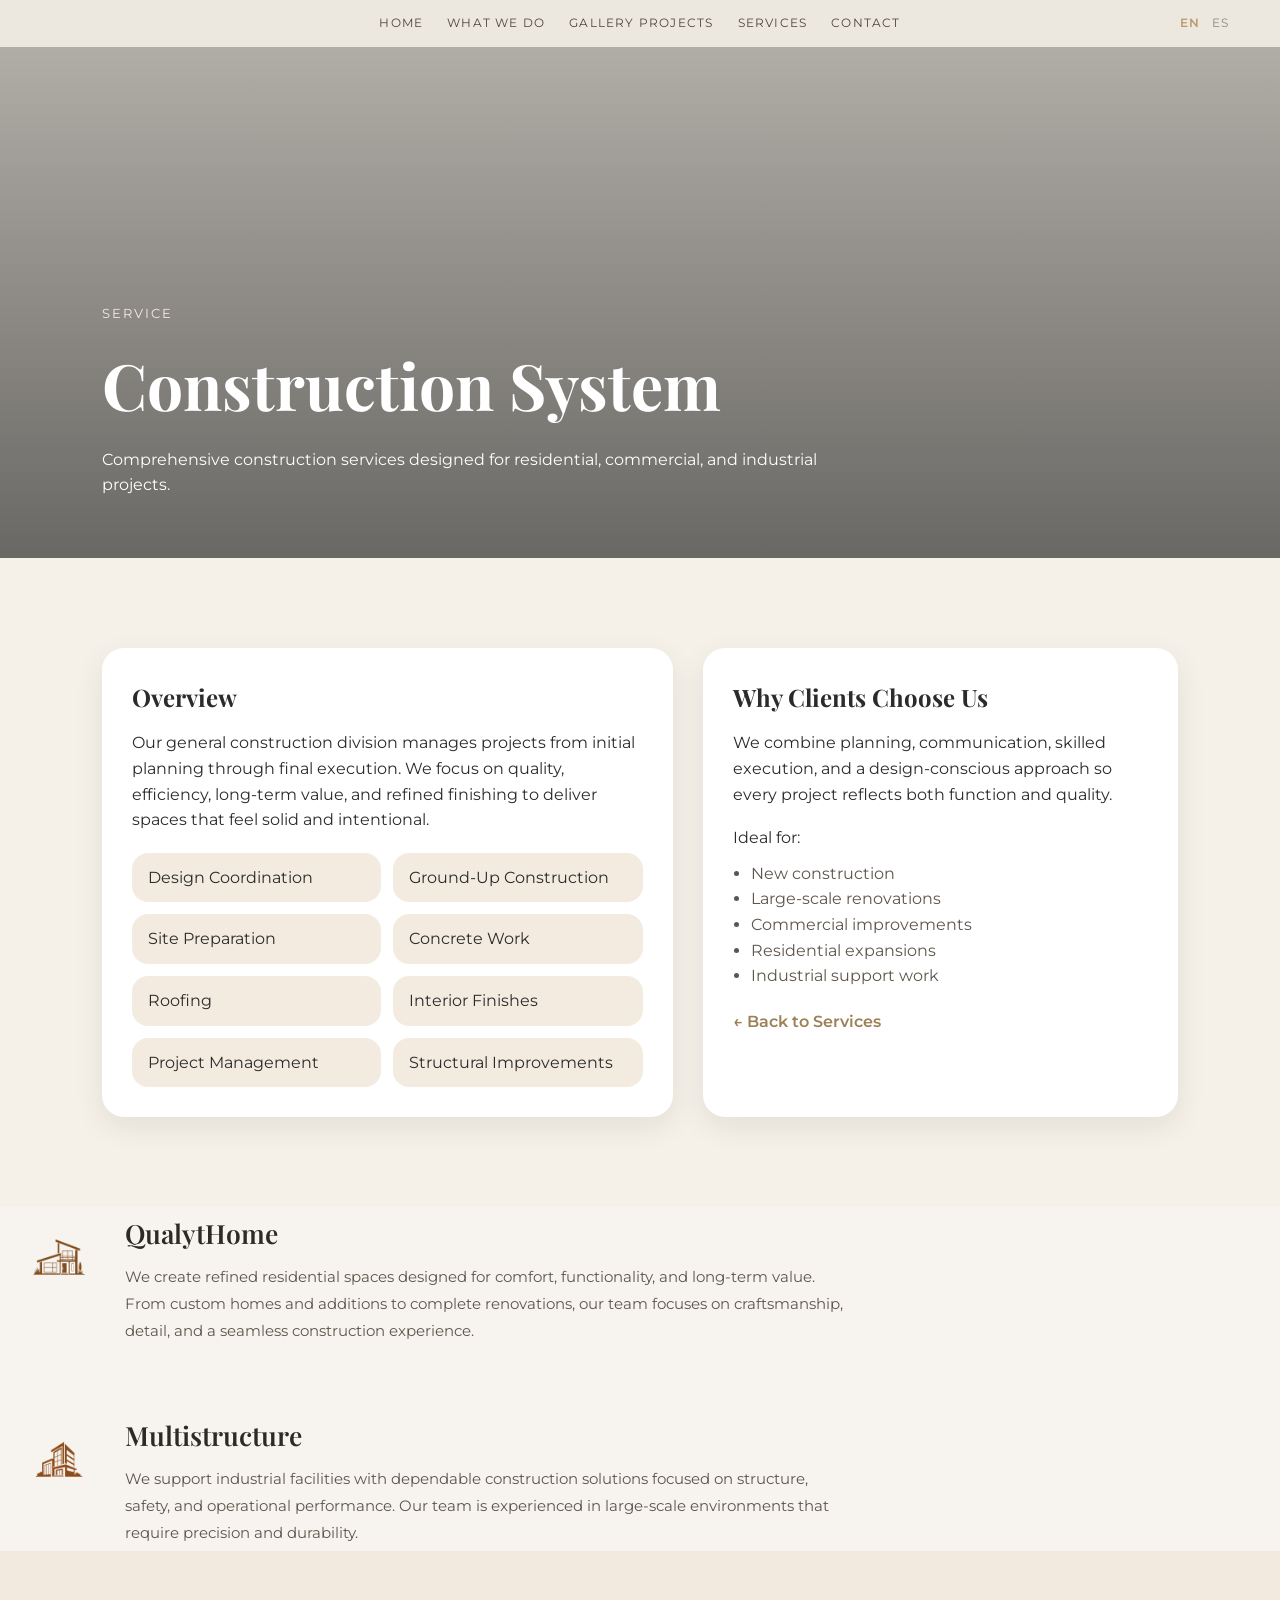
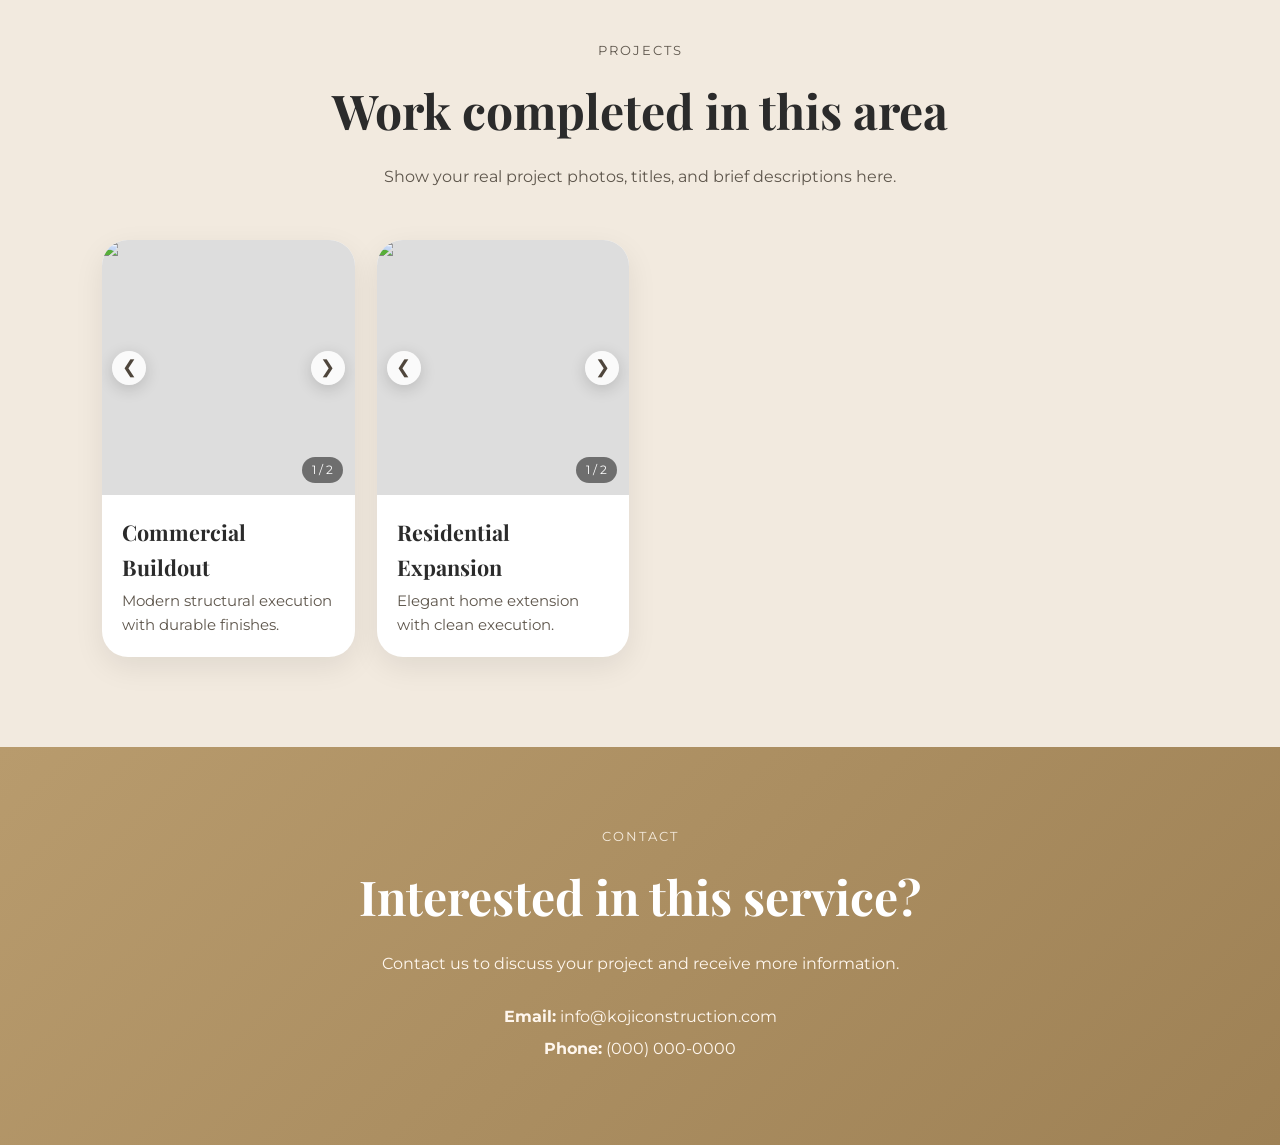
==== construction-system.html @ 7985954f "Add files via upload" ====
<!DOCTYPE html>
<html lang="en">
<head>
  <meta charset="UTF-8" />
  <meta name="viewport" content="width=device-width, initial-scale=1.0" />
  <title>Construction Systems | Badar Construction</title>
  <link href="https://fonts.googleapis.com/css2?family=Playfair+Display:wght@400;600;700&family=Montserrat:wght@300;400;500;600&display=swap" rel="stylesheet">
  <link rel="stylesheet" href="style.css" />
</head>
<body>
  <header class="site-header">
    <div class="header-inner">
      <div></div>
      <nav class="main-nav">
        <a href="index.html#home" data-en="Home" data-es="Inicio">Home</a>
        <a href="index.html#what-we-do" data-en="What We Do" data-es="Qué Hacemos">What We Do</a>
        <a href="index.html#projects" data-en="Gallery Projects" data-es="Galería de Proyectos">Gallery Projects</a>
        <a href="index.html#services" data-en="Services" data-es="Servicios">Services</a>
        <a href="index.html#contact" data-en="Contact" data-es="Contacto">Contact</a>
      </nav>
      <div class="language-inline">
        <span onclick="setLanguage('en', this)" data-lang="en" class="lang active">EN</span>
        <span onclick="setLanguage('es', this)" data-lang="es" class="lang">ES</span>
      </div>
    </div>
  </header>

  <section class="service-hero" style="background-image:url('images/photo8.png');">
    <div class="service-hero-content">
      <p class="section-label light" data-en="Service" data-es="Servicio">Service</p>
      <h1 data-en="Construction System" data-es="Systemas de construccion">Construction System</h1>
      <p data-en="Comprehensive construction services designed for residential, commercial, and industrial projects." data-es="Servicios integrales de construcción diseñados para proyectos residenciales, comerciales e industriales.">Comprehensive construction services designed for residential, commercial, and industrial projects.</p>
    </div>
  </section>

  <section class="section">
    <div class="service-layout">
      <div class="service-panel">
        <h2 data-en="Overview" data-es="Descripción General">Overview</h2>
        <p data-en="Our general construction division manages projects from initial planning through final execution. We focus on quality, efficiency, long-term value, and refined finishing to deliver spaces that feel solid and intentional." data-es="Nuestra división de construcción general administra proyectos desde la planeación inicial hasta la ejecución final. Nos enfocamos en calidad, eficiencia, valor a largo plazo y acabados refinados para entregar espacios sólidos e intencionales.">Our general construction division manages projects from initial planning through final execution. We focus on quality, efficiency, long-term value, and refined finishing to deliver spaces that feel solid and intentional.</p>
        <div class="includes-list">
          <div class="includes-item" data-en="Design Coordination" data-es="Coordinación de Diseño">Design Coordination</div>
          <div class="includes-item" data-en="Ground-Up Construction" data-es="Construcción desde Cero">Ground-Up Construction</div>
          <div class="includes-item" data-en="Site Preparation" data-es="Preparación del Sitio">Site Preparation</div>
          <div class="includes-item" data-en="Concrete Work" data-es="Trabajo de Concreto">Concrete Work</div>
          <div class="includes-item" data-en="Roofing" data-es="Techos">Roofing</div>
          <div class="includes-item" data-en="Interior Finishes" data-es="Acabados Interiores">Interior Finishes</div>
          <div class="includes-item" data-en="Project Management" data-es="Administración de Proyecto">Project Management</div>
          <div class="includes-item" data-en="Structural Improvements" data-es="Mejoras Estructurales">Structural Improvements</div>
        </div>
      </div>
      <div class="service-panel">
        <h2 data-en="Why Clients Choose Us" data-es="Por Qué Nos Eligen">Why Clients Choose Us</h2>
        <p data-en="We combine planning, communication, skilled execution, and a design-conscious approach so every project reflects both function and quality." data-es="Combinamos planeación, comunicación, ejecución especializada y un enfoque consciente del diseño para que cada proyecto refleje funcionalidad y calidad.">We combine planning, communication, skilled execution, and a design-conscious approach so every project reflects both function and quality.</p>
        <p style="margin-top:18px;" data-en="Ideal for:" data-es="Ideal para:">Ideal for:</p>
        <ul style="margin-top:10px; padding-left:18px; color:#5e564c;">
          <li data-en="New construction" data-es="Construcción nueva">New construction</li>
          <li data-en="Large-scale renovations" data-es="Renovaciones de gran escala">Large-scale renovations</li>
          <li data-en="Commercial improvements" data-es="Mejoras comerciales">Commercial improvements</li>
          <li data-en="Residential expansions" data-es="Ampliaciones residenciales">Residential expansions</li>
          <li data-en="Industrial support work" data-es="Trabajos de soporte industrial">Industrial support work</li>
        </ul>
        <a class="back-link" href="index.html#services" data-en="← Back to Services" data-es="← Regresar a Servicios">← Back to Services</a>
      </div>
    </div>
  </section>
    <!-- DIVISIONS SECTION -->
  <section class="division-section">

    <div class="division-row">
      <img src="house.png" alt="Residential Construction">

      <div class="division-text">
        <h2 data-en="QualytHome" data-es="QualytHome">QualytHome</h2>

        <p
          data-en="We create refined residential spaces designed for comfort, functionality, and long-term value. From custom homes and additions to complete renovations, our team focuses on craftsmanship, detail, and a seamless construction experience."
          data-es="Creamos espacios residenciales refinados diseñados para comodidad, funcionalidad y valor a largo plazo. Desde casas personalizadas y ampliaciones hasta renovaciones completas, nuestro equipo se enfoca en calidad, detalle y una experiencia de construcción impecable."
        >
          We create refined residential spaces designed for comfort, functionality, and long-term value. From custom homes and additions to complete renovations, our team focuses on craftsmanship, detail, and a seamless construction experience.
        </p>
      </div>
    </div>
    
    <div class="division-row">
      <img src="building.png" alt="Industrial Construction">

      <div class="division-text">
        <h2 data-en="Multistructure" data-es="Multiestructural">Multistructure</h2>

        <p
          data-en="We support industrial facilities with dependable construction solutions focused on structure, safety, and operational performance. Our team is experienced in large-scale environments that require precision and durability."
          data-es="Apoyamos instalaciones industriales con soluciones de construcción enfocadas en estructura, seguridad y rendimiento operativo. Nuestro equipo tiene experiencia en entornos de gran escala que requieren precisión y durabilidad."
        >
          We support industrial facilities with dependable construction solutions focused on structure, safety, and operational performance. Our team is experienced in large-scale environments that require precision and durability.
        </p>
      </div>
    </div>
  </section>

  <section class="section services-section">
    <div class="section-heading">
      <p class="section-label" data-en="Projects" data-es="Proyectos">Projects</p>
      <h2 data-en="Work completed in this area" data-es="Trabajos completados en esta área">Work completed in this area</h2>
      <p data-en="Show your real project photos, titles, and brief descriptions here." data-es="Muestra aquí tus fotos reales de proyectos, títulos y descripciones breves.">Show your real project photos, titles, and brief descriptions here.</p>
    </div>
    <div class="project-gallery-grid">
      <div class="project-card" data-project-id="gc1"><div class="project-window"><div class="project-track"><img class="project-image" src="https://images.unsplash.com/photo-1486406146926-c627a92ad1ab?auto=format&fit=crop&w=900&q=80"><img class="project-image" src="https://images.unsplash.com/photo-1504307651254-35680f356dfd?auto=format&fit=crop&w=900&q=80"></div><button class="project-nav left" onclick="moveProjectGallery(this,-1)">&#10094;</button><button class="project-nav right" onclick="moveProjectGallery(this,1)">&#10095;</button><span class="project-counter">1 / 2</span></div><div class="project-card-content"><h3 data-en="Commercial Buildout" data-es="Adecuación Comercial">Commercial Buildout</h3><p data-en="Modern structural execution with durable finishes." data-es="Ejecución estructural moderna con acabados duraderos.">Modern structural execution with durable finishes.</p></div></div>
      <div class="project-card" data-project-id="gc2"><div class="project-window"><div class="project-track"><img class="project-image" src="https://images.unsplash.com/photo-1512917774080-9991f1c4c750?auto=format&fit=crop&w=900&q=80"><img class="project-image" src="https://images.unsplash.com/photo-1600607687939-ce8a6c25118c?auto=format&fit=crop&w=900&q=80"></div><button class="project-nav left" onclick="moveProjectGallery(this,-1)">&#10094;</button><button class="project-nav right" onclick="moveProjectGallery(this,1)">&#10095;</button><span class="project-counter">1 / 2</span></div><div class="project-card-content"><h3 data-en="Residential Expansion" data-es="Ampliación Residencial">Residential Expansion</h3><p data-en="Elegant home extension with clean execution." data-es="Ampliación elegante de vivienda con ejecución limpia.">Elegant home extension with clean execution.</p></div></div>
    </div>
  </section>
  
  <section class="contact-section">
    <div class="contact-box">
      <p class="section-label light" data-en="Contact" data-es="Contacto">Contact</p>
      <h2 data-en="Interested in this service?" data-es="¿Te interesa este servicio?">Interested in this service?</h2>
      <p data-en="Contact us to discuss your project and receive more information." data-es="Contáctanos para hablar de tu proyecto y recibir más información.">Contact us to discuss your project and receive more information.</p>
      <div class="contact-info"><p><strong>Email:</strong> info@kojiconstruction.com</p><p><strong>Phone:</strong> (000) 000-0000</p></div>
    </div>
  </section>
  <script src="script.js"></script>
</body>
</html>
---- style.css ----
:root{
  --bg:#f6f1e8;
  --bg-soft:#efe7db;
  --text:#2b2b2b;
  --muted:#5e564c;
  --accent:#b89b6d;
  --accent-dark:#9d8156;
  --white:#ffffff;
  --shadow:0 10px 30px rgba(0,0,0,0.08);
  --radius:22px;
}

*{margin:0;padding:0;box-sizing:border-box;}
html{scroll-behavior:smooth;}
body{font-family:'Montserrat',sans-serif;background:var(--bg);color:var(--text);line-height:1.6;}

.site-header{position:fixed;top:0;left:0;width:100%;z-index:1000;padding:14px 0;background:rgba(246,241,232,0.86);backdrop-filter:blur(12px);}
.header-inner{width:92%;max-width:1180px;margin:auto;display:grid;grid-template-columns:1fr auto 1fr;align-items:center;}
.main-nav{display:flex;justify-content:center;gap:24px;flex-wrap:wrap;}
.main-nav a{text-decoration:none;color:#4f463c;text-transform:uppercase;letter-spacing:1.2px;font-size:0.73rem;position:relative;}
.main-nav a::after{content:"";position:absolute;left:0;bottom:-5px;width:0;height:1px;background:var(--accent);transition:0.3s ease;}
.main-nav a:hover::after{width:100%;}
.language-inline{justify-self:end;display:flex;gap:12px;}
.lang{cursor:pointer;font-size:0.73rem;letter-spacing:1px;opacity:0.5;transition:0.25s;}
.lang.active{opacity:1;color:var(--accent);font-weight:600;}

.hero{
    min-height:100vh;
    display:flex;
    align-items:center;
    justify-content:center;
    text-align:center;
    padding:120px 8% 80px;

    background:
    linear-gradient(rgba(246,241,232,0.72), rgba(246,241,232,0.78)),
    url('images/photo8.png') center/cover no-repeat;
}

.hero-content{max-width:850px;}
.eyebrow{text-transform:uppercase;letter-spacing:2px;font-size:0.8rem;color:var(--muted);margin-bottom:14px;}
.hero h1{font-family:'Playfair Display',serif;font-size:clamp(2.6rem,5vw,4.8rem);line-height:1.1;}
.divider{width:70px;height:2px;background:var(--accent);margin:24px auto;}
.hero-text{max-width:720px;margin:auto;color:var(--muted);font-size:1.02rem;}

.section{padding:90px 8%;}
.section-heading{max-width:820px;margin:0 auto 50px;text-align:center;}
.section-label{text-transform:uppercase;letter-spacing:2px;font-size:0.8rem;color:var(--accent-dark);margin-bottom:10px;}
.section-label.light{color:#f5ebdd;}
.section-heading h2,.contact-box h2{font-family:'Playfair Display',serif;font-size:clamp(2rem,4vw,3rem);margin-bottom:16px;}
.section-heading p,.contact-box p{color:var(--muted);}

.three-column-info{display:grid;grid-template-columns:repeat(3,1fr);gap:24px;}
.info-card{background:var(--white);padding:30px;border-radius:var(--radius);box-shadow:var(--shadow);}
.info-card h3{font-family:'Playfair Display',serif;margin-bottom:10px;font-size:1.5rem;}

/* SERVICES */
.services-section{background:#f2eadf;overflow:hidden;}
.services-heading{margin-bottom:34px;}
.services-slider-wrapper{position:relative;display:flex;align-items:center;gap:16px;}
.services-slider-container{overflow:hidden;width:100%;}
.services-slider{display:flex;gap:24px;transition:transform 0.45s ease;}
.service-slide{width:calc((100% - 24px)/2);min-width:calc((100% - 24px)/2);max-width:calc((100% - 24px)/2);height:340px;border-radius:30px;overflow:hidden;position:relative;text-decoration:none;color:white;background-size:cover;background-position:center;box-shadow:var(--shadow);flex:0 0 calc((100% - 24px)/2);}
.construction-slide{background-image:url('images/photo8.png');}
.property-slide{background-image:url('images/photo8.png');}
.development-slide{background-image:url('images/photo8.png');}
.remodeling-slide{background-image:url('https://images.unsplash.com/photo-1484154218962-a197022b5858?auto=format&fit=crop&w=1200&q=80');}
.service-slide::before{content:"";position:absolute;inset:0;background:linear-gradient(to top,rgba(0,0,0,0.62),rgba(0,0,0,0.15));transition:0.3s ease;}
.service-slide:hover::before{background:linear-gradient(to top,rgba(0,0,0,0.72),rgba(0,0,0,0.18));}
.service-slide-overlay{position:relative;z-index:2;height:100%;padding:28px;display:flex;flex-direction:column;justify-content:flex-end;}
.service-number{font-size:0.8rem;letter-spacing:2px;text-transform:uppercase;opacity:0.88;margin-bottom:12px;}
.service-slide h3{font-family:'Playfair Display',serif;font-size:2rem;max-width:340px;line-height:1.1;}
.service-arrow{display:inline-block;margin-top:18px;font-size:1.4rem;}
.slider-arrow{border:none;width:52px;height:52px;border-radius:50%;background:white;color:#5f5448;font-size:1.3rem;cursor:pointer;box-shadow:var(--shadow);flex-shrink:0;transition:0.25s ease;}
.slider-arrow:hover{transform:translateY(-2px);background:#fbf8f4;}

/* PROJECT MARKETS */
.industries-section{background:var(--bg);}
.industries-grid{display:grid;grid-template-columns:repeat(4,1fr);gap:20px;}
.industry-block{min-height:430px;border-radius:28px;overflow:hidden;position:relative;background-size:cover;background-position:center;box-shadow:var(--shadow);display:flex;align-items:flex-end;}
.remodeling-bg{background-image:url('https://images.unsplash.com/photo-1484154218962-a197022b5858?auto=format&fit=crop&w=1200&q=80');}
.illumination-bg{background-image:url('images/photo8.png');}
.residential-bg{background-image:url('https://images.unsplash.com/photo-1512917774080-9991f1c4c750?auto=format&fit=crop&w=1200&q=80');}
.industrial-bg{background-image:url('https://images.unsplash.com/photo-1513828583688-c52646db42da?auto=format&fit=crop&w=1200&q=80');}
.industry-overlay{width:100%;padding:28px;background:linear-gradient(to top,rgba(0,0,0,0.64),rgba(0,0,0,0.10));color:white;}
.industry-overlay h3{font-family:'Playfair Display',serif;font-size:1.85rem;margin-bottom:8px;}
.industry-overlay p{color:rgba(255,255,255,0.92);font-size:0.94rem;}
.gallery-button{display:inline-block;margin-top:16px;padding:9px 16px;border-radius:999px;background:rgba(255,255,255,0.92);color:#5f5448;text-decoration:none;text-transform:uppercase;letter-spacing:1px;font-size:0.68rem;font-weight:600;transition:0.25s ease;}
.gallery-button:hover{background:white;transform:translateY(-2px);}

/* CONTACT */
.contact-section{width:100%;margin:0;padding:0;background:linear-gradient(135deg,#b89b6d,#9e8155);}
.contact-box{width:100%;max-width:1100px;margin:0 auto;padding:80px 8%;text-align:center;color:white;background:none;border-radius:0;box-shadow:none;}
.contact-box p{color:#fff7ee;}
.contact-info{margin-top:25px;line-height:2;}

/* SERVICE DETAIL PAGE */
.service-hero{min-height:62vh;display:flex;align-items:flex-end;padding:140px 8% 60px;background-size:cover;background-position:center;position:relative;}
.service-hero::before{content:"";position:absolute;inset:0;background:linear-gradient(to top,rgba(20,20,20,0.62),rgba(20,20,20,0.28));}
.service-hero-content{position:relative;z-index:2;color:white;max-width:720px;}
.service-hero-content h1{font-family:'Playfair Display',serif;font-size:clamp(2.5rem,5vw,4.5rem);margin-bottom:10px;}
.service-layout{display:grid;grid-template-columns:1.2fr 1fr;gap:30px;}
.service-panel{background:white;padding:30px;border-radius:var(--radius);box-shadow:var(--shadow);}
.service-panel h2{font-family:'Playfair Display',serif;margin-bottom:14px;}
.includes-list{display:grid;grid-template-columns:repeat(2,1fr);gap:12px;margin-top:20px;}
.includes-item{background:#f3ebdf;padding:12px 16px;border-radius:16px;}
.back-link{display:inline-block;margin-top:20px;color:var(--accent-dark);text-decoration:none;font-weight:600;}

/* GALLERY PAGES */
.gallery-hero{min-height:55vh;display:flex;align-items:flex-end;padding:140px 8% 60px;background-size:cover;background-position:center;position:relative;}
.gallery-hero::before{content:"";position:absolute;inset:0;background:linear-gradient(to top,rgba(20,20,20,0.64),rgba(20,20,20,0.22));}
.gallery-hero-content{position:relative;z-index:2;color:white;max-width:760px;}
.gallery-hero-content h1{font-family:'Playfair Display',serif;font-size:clamp(2.5rem,5vw,4.5rem);line-height:1.05;margin-bottom:12px;}
.project-gallery-grid{display:grid;grid-template-columns:repeat(4,1fr);gap:22px;}
.project-card{background:white;border-radius:26px;overflow:hidden;box-shadow:var(--shadow);}
.project-window{height:255px;position:relative;overflow:hidden;background:#ddd;}
.project-track{height:100%;display:flex;transition:transform 0.35s ease;}
.project-image{min-width:100%;height:100%;object-fit:cover;display:block;}
.project-nav{position:absolute;top:50%;transform:translateY(-50%);width:34px;height:34px;border:none;border-radius:50%;background:rgba(255,255,255,0.86);color:#4f463c;font-size:1.1rem;cursor:pointer;z-index:5;box-shadow:0 4px 16px rgba(0,0,0,0.16);}
.project-nav.left{left:10px;}
.project-nav.right{right:10px;}
.project-counter{position:absolute;right:12px;bottom:12px;background:rgba(0,0,0,0.50);color:white;border-radius:999px;padding:4px 10px;font-size:0.72rem;}
.project-card-content{padding:20px;}
.project-card-content h3{font-family:'Playfair Display',serif;font-size:1.35rem;margin-bottom:6px;}
.project-card-content p{color:var(--muted);font-size:0.92rem;}

@media (max-width:1200px){
  .industries-grid,.project-gallery-grid{grid-template-columns:repeat(2,1fr);}
}
@media (max-width:1000px){
  .three-column-info,.service-layout{grid-template-columns:1fr;}
  .includes-list{grid-template-columns:1fr;}
  .service-slide{width:100%;min-width:100%;max-width:100%;flex:0 0 100%;}
  .slider-arrow{width:46px;height:46px;}
  .industry-block{min-height:360px;}
}
@media (max-width:700px){
  .header-inner{grid-template-columns:1fr;gap:10px;}
  .language-inline{justify-self:center;}
  .main-nav{gap:12px 16px;}
  .hero{padding-top:170px;}
  .section{padding:72px 6%;}
  .industries-grid,.project-gallery-grid{grid-template-columns:1fr;}
  .services-slider-wrapper{gap:10px;}
  .service-slide{height:290px;}
  .service-slide h3{font-size:1.7rem;}
  .contact-box{padding:60px 6%;}
  .project-window{height:235px;}
}

/* DIVISION SECTION */
.division-section{
  width:100%;
  padding:90px 10%;
  background:#f7f4ef;
  display:flex;
  flex-direction:column;
  gap:70px;
}

.division-row{
  display:flex;
  align-items:flex-start;
  gap:35px;
}

.division-row img{
  width:95px;
  height:95px;
  object-fit:contain;
  flex-shrink:0;
  margin-top:5px;
}

.division-text h2{
  font-family:'Playfair Display', serif;
  font-size:2rem;
  font-weight:600;
  color:#2d2a26;
  margin-bottom:14px;
}

.division-text p{
  font-size:1rem;
  line-height:1.9;
  color:#5e564c;
  max-width:900px;
}
/* ==============================
   DIVISIONS SECTION - CLEAN
============================== */

.division-section{
  background:#f7f4ef;
  padding:5px 18px;
}
/*
.division-row{
  max-width:800px;
  margin:0 auto 30px 120px;

  display:grid;
  grid-template-columns:80px 1fr;
  column-gap:10px;

  align-items:start;
}
*/


.division-row:last-child{
  margin-bottom:0;
}

.division-row{
  display:grid;

  grid-template-columns:95px 1fr;

  column-gap:12px;

  align-items:start;
}

.division-row img{
  width:82px;
  height:82px;

  object-fit:contain;
}
/*
.division-row img{
  width:100px;
  height:100px;
  object-fit:contain;
  display:block;
  margin-top:2px;
}
*/

.division-text h2{
  font-family:'Playfair Display', serif;
  font-size:1.65rem;
  font-weight:600;
  color:#2d2a26;
  margin:0 0 10px 0;
}

.division-text p{
  font-family:'Montserrat', sans-serif;
  font-size:0.95rem;
  line-height:1.75;
  color:#5e564c;
  max-width:720px;
  margin:0;
}

/* MOBILE */
@media (max-width:700px){
  .division-section{
    padding:60px 22px;
  }

  .division-row{
    max-width:100%;
    grid-template-columns:56px 1fr;
    column-gap:20px;
    margin-bottom:38px;
  }

  .division-row img{
    width:46px;
    height:46px;
  }

  .division-text h2{
    font-size:1.45rem;
  }

  .division-text p{
    font-size:0.92rem;
    line-height:1.7;
  }
}
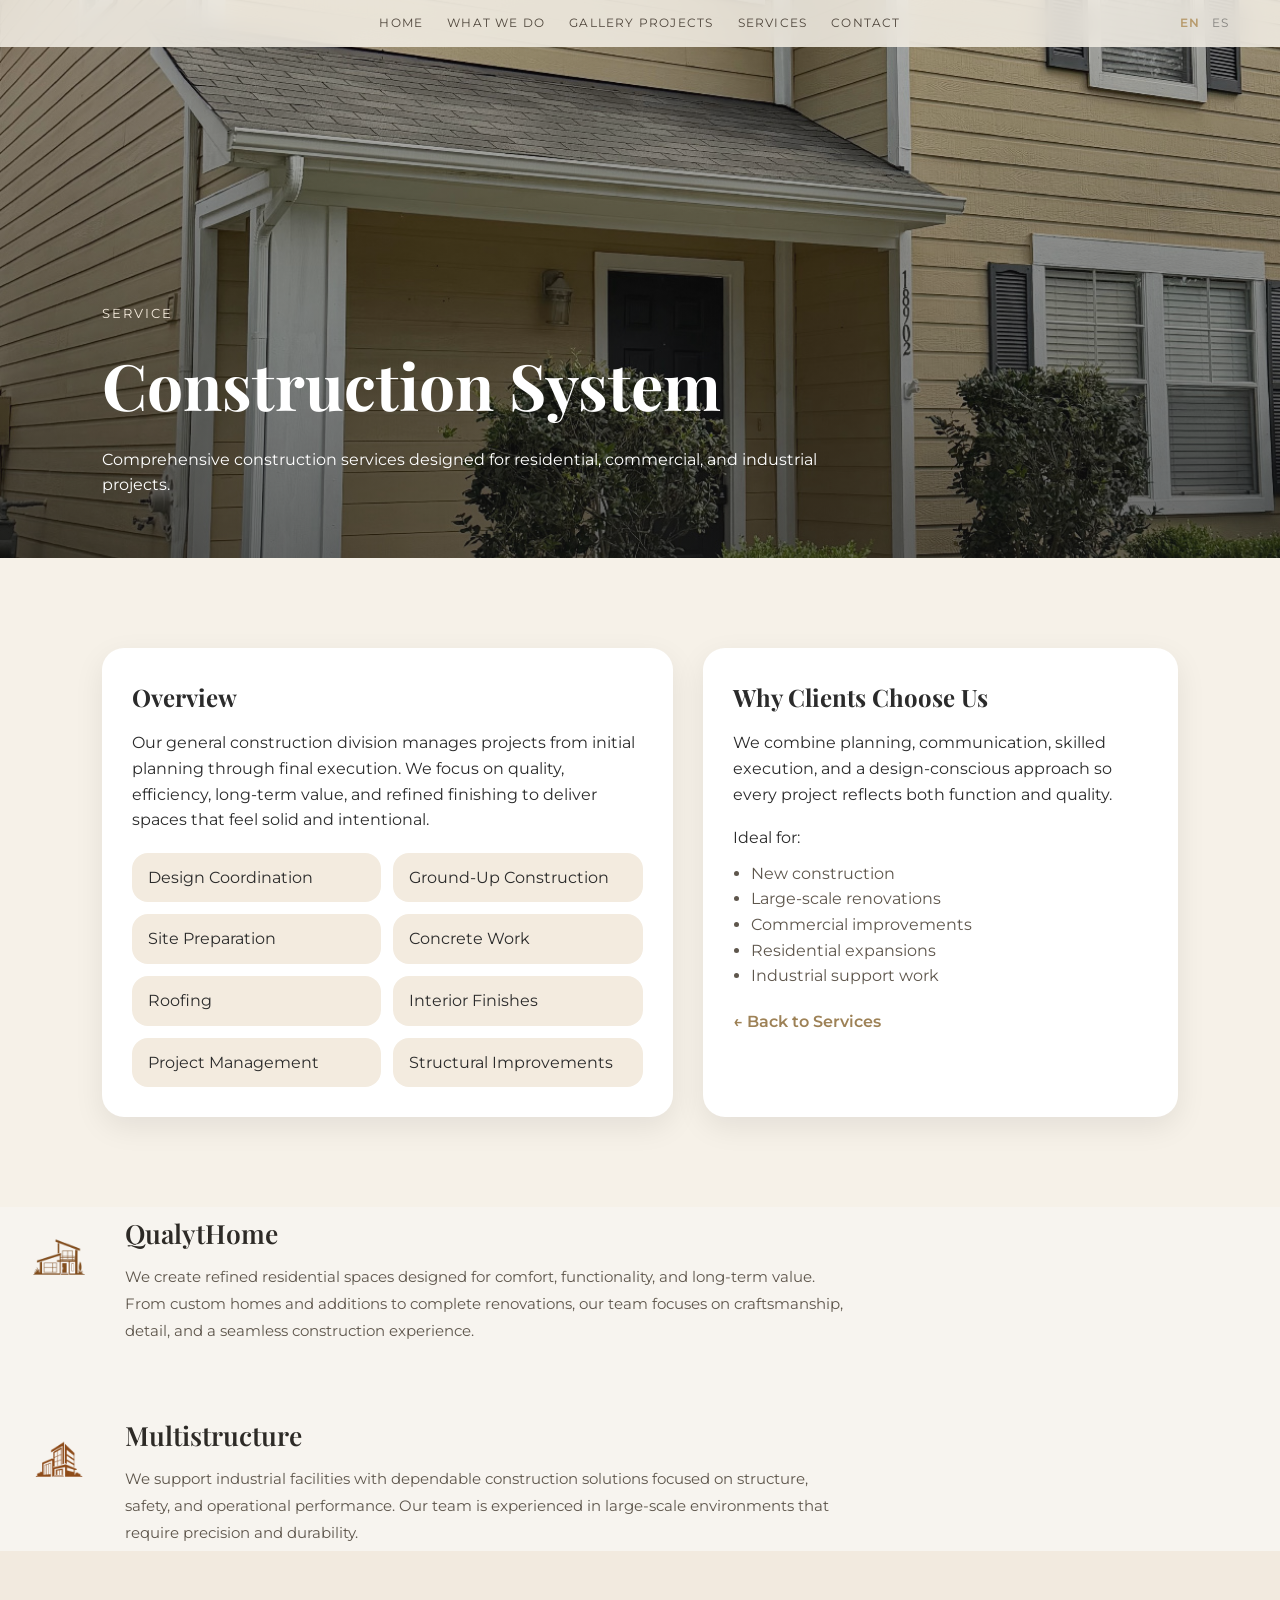
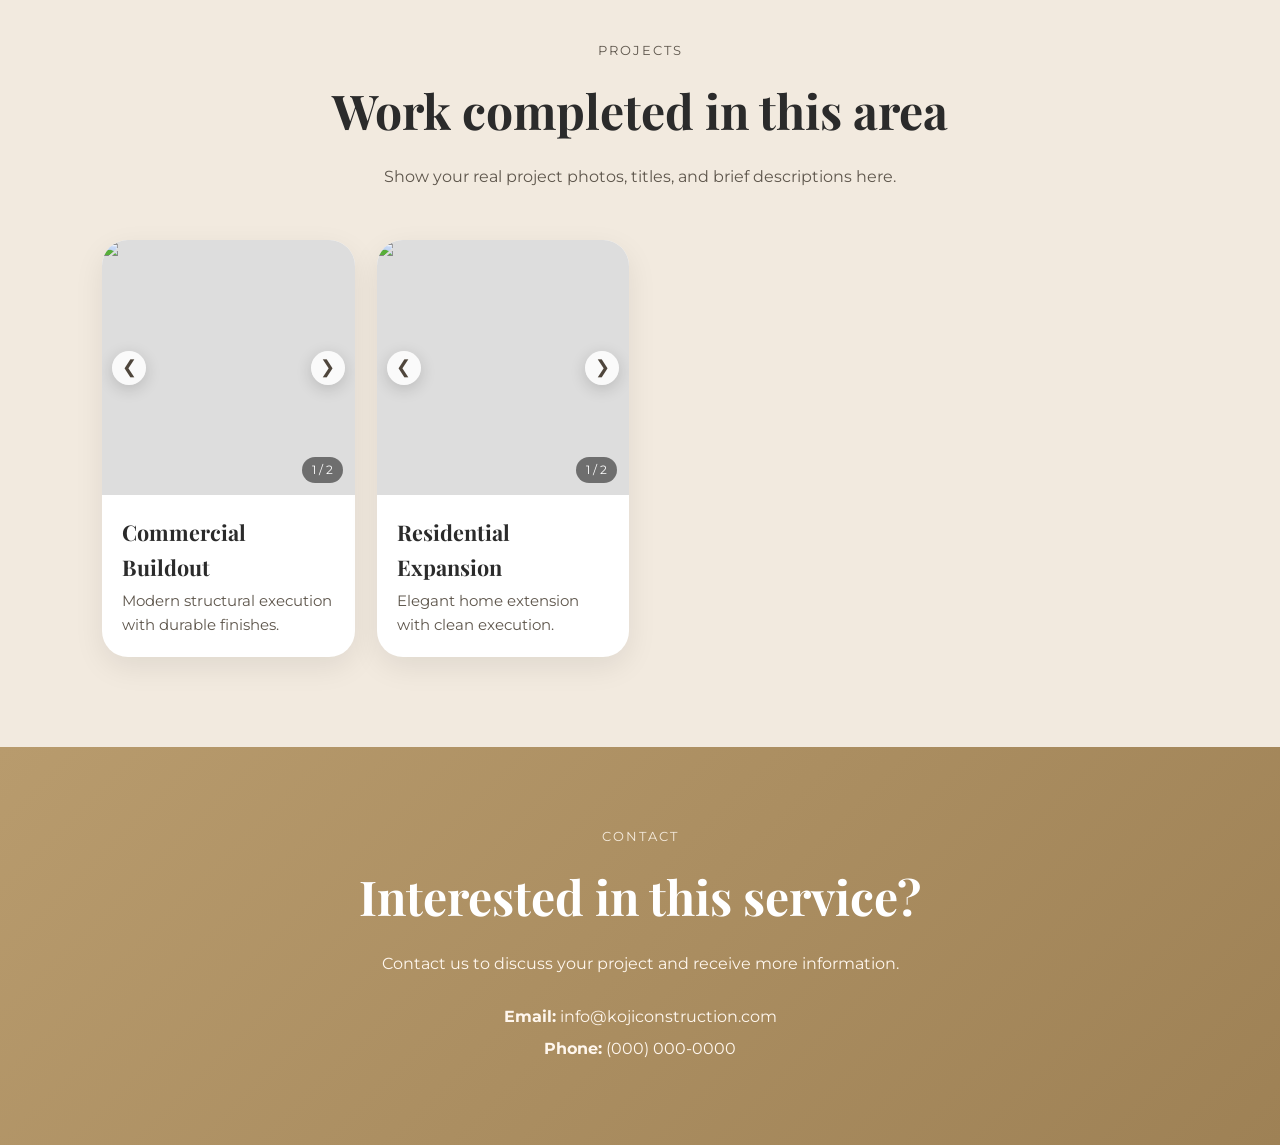
==== commit d527d0ee: "Fix background image URL in service hero section Updated the background image URL in the service her" ====
--- a/construction-system.html
+++ b/construction-system.html
@@ -25,7 +25,7 @@
     </div>
   </header>
 
-  <section class="service-hero" style="background-image:url('images/photo8.png');">
+  <section class="service-hero" style="background-image:url('photo8.png');">
     <div class="service-hero-content">
       <p class="section-label light" data-en="Service" data-es="Servicio">Service</p>
       <h1 data-en="Construction System" data-es="Systemas de construccion">Construction System</h1>
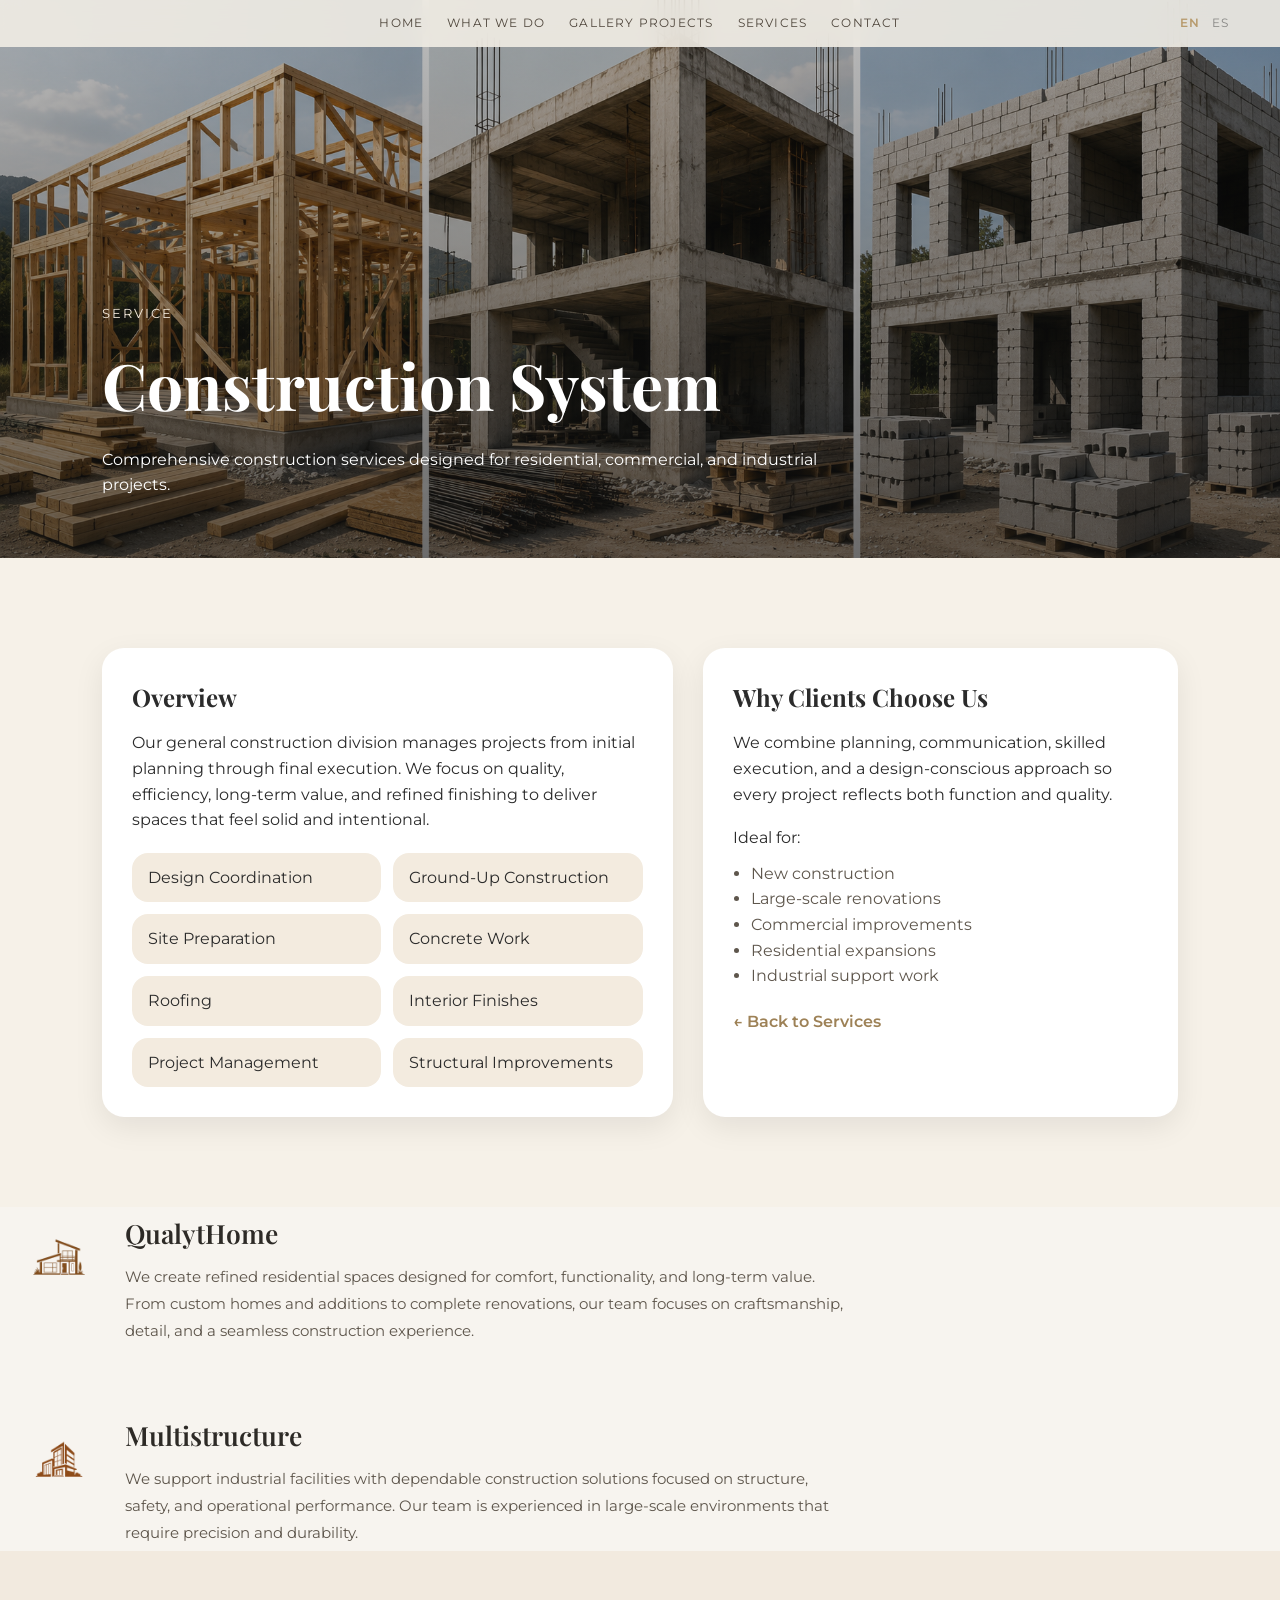
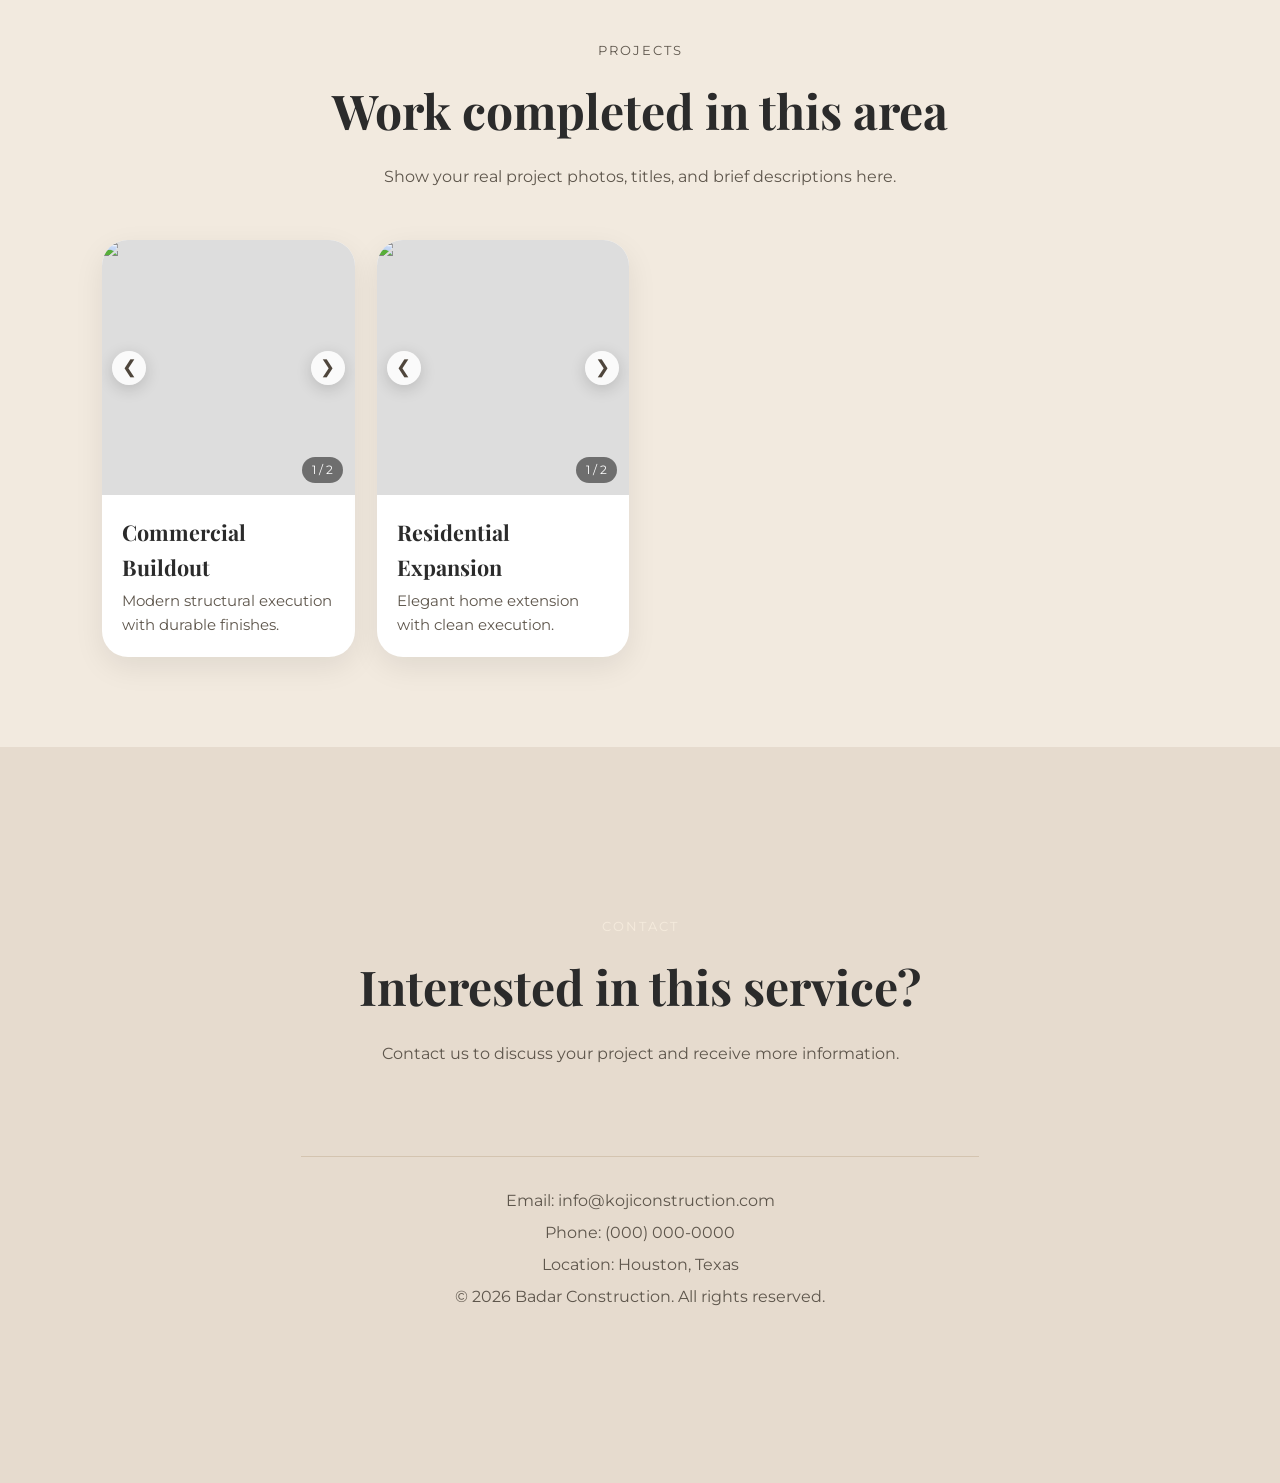
==== commit f9f3e297: "Change background image and enhance contact section Updated the background image and added location " ====
--- a/construction-system.html
+++ b/construction-system.html
@@ -25,10 +25,10 @@
     </div>
   </header>
 
-  <section class="service-hero" style="background-image:url('photo8.png');">
+  <section class="service-hero" style="background-image:url('sistemas.png');">
     <div class="service-hero-content">
       <p class="section-label light" data-en="Service" data-es="Servicio">Service</p>
-      <h1 data-en="Construction System" data-es="Systemas de construccion">Construction System</h1>
+      <h1 data-en="Construction System" data-es="Systemas Constructivos">Construction System</h1>
       <p data-en="Comprehensive construction services designed for residential, commercial, and industrial projects." data-es="Servicios integrales de construcción diseñados para proyectos residenciales, comerciales e industriales.">Comprehensive construction services designed for residential, commercial, and industrial projects.</p>
     </div>
   </section>
@@ -115,9 +115,17 @@
       <p class="section-label light" data-en="Contact" data-es="Contacto">Contact</p>
       <h2 data-en="Interested in this service?" data-es="¿Te interesa este servicio?">Interested in this service?</h2>
       <p data-en="Contact us to discuss your project and receive more information." data-es="Contáctanos para hablar de tu proyecto y recibir más información.">Contact us to discuss your project and receive more information.</p>
-      <div class="contact-info"><p><strong>Email:</strong> info@kojiconstruction.com</p><p><strong>Phone:</strong> (000) 000-0000</p></div>
-    </div>
-  </section>
+      <div class="contact-info-bottom">
+        <p>Email: info@kojiconstruction.com</p>
+        <p>Phone: (000) 000-0000</p>
+        <p>Location: Houston, Texas</p>
+
+        <p class="footer-copy">
+        © 2026 Badar Construction. All rights reserved.
+        </p>
+      </div>
+  </div>
+</section>
   <script src="script.js"></script>
 </body>
 </html>
--- a/style.css
+++ b/style.css
@@ -34,7 +34,7 @@
 
     background:
     linear-gradient(rgba(246,241,232,0.72), rgba(246,241,232,0.78)),
-    url('images/photo8.png') center/cover no-repeat;
+    url('photo8.png') center/cover no-repeat;
 }
 
 .hero-content{max-width:850px;}
@@ -61,10 +61,10 @@
 .services-slider-container{overflow:hidden;width:100%;}
 .services-slider{display:flex;gap:24px;transition:transform 0.45s ease;}
 .service-slide{width:calc((100% - 24px)/2);min-width:calc((100% - 24px)/2);max-width:calc((100% - 24px)/2);height:340px;border-radius:30px;overflow:hidden;position:relative;text-decoration:none;color:white;background-size:cover;background-position:center;box-shadow:var(--shadow);flex:0 0 calc((100% - 24px)/2);}
-.construction-slide{background-image:url('images/photo8.png');}
-.property-slide{background-image:url('images/photo8.png');}
-.development-slide{background-image:url('images/photo8.png');}
-.remodeling-slide{background-image:url('https://images.unsplash.com/photo-1484154218962-a197022b5858?auto=format&fit=crop&w=1200&q=80');}
+.construction-slide{background-image:url('construccion.png');}
+.property-slide{background-image:url('propiedad_mana.png');}
+.development-slide{background-image:url('sistemas.png');}
+.remodeling-slide{background-image:url('instalaciones.png');}
 .service-slide::before{content:"";position:absolute;inset:0;background:linear-gradient(to top,rgba(0,0,0,0.62),rgba(0,0,0,0.15));transition:0.3s ease;}
 .service-slide:hover::before{background:linear-gradient(to top,rgba(0,0,0,0.72),rgba(0,0,0,0.18));}
 .service-slide-overlay{position:relative;z-index:2;height:100%;padding:28px;display:flex;flex-direction:column;justify-content:flex-end;}
@@ -78,10 +78,11 @@
 .industries-section{background:var(--bg);}
 .industries-grid{display:grid;grid-template-columns:repeat(4,1fr);gap:20px;}
 .industry-block{min-height:430px;border-radius:28px;overflow:hidden;position:relative;background-size:cover;background-position:center;box-shadow:var(--shadow);display:flex;align-items:flex-end;}
-.remodeling-bg{background-image:url('https://images.unsplash.com/photo-1484154218962-a197022b5858?auto=format&fit=crop&w=1200&q=80');}
-.illumination-bg{background-image:url('images/photo8.png');}
-.residential-bg{background-image:url('https://images.unsplash.com/photo-1512917774080-9991f1c4c750?auto=format&fit=crop&w=1200&q=80');}
-.industrial-bg{background-image:url('https://images.unsplash.com/photo-1513828583688-c52646db42da?auto=format&fit=crop&w=1200&q=80');}
+.remodeling-bg{background-image:url('remodelacion.png');}
+.illumination-bg{background-image:url('iluminacion.png');}
+.residential-bg{background-image:url('residencial.png');}
+.industrial-bg{background-image:url('industrial.png');}
+.sistemas-bg{background-image:url('prefabricado.png');}
 .industry-overlay{width:100%;padding:28px;background:linear-gradient(to top,rgba(0,0,0,0.64),rgba(0,0,0,0.10));color:white;}
 .industry-overlay h3{font-family:'Playfair Display',serif;font-size:1.85rem;margin-bottom:8px;}
 .industry-overlay p{color:rgba(255,255,255,0.92);font-size:0.94rem;}
@@ -281,4 +282,163 @@
     font-size:0.92rem;
     line-height:1.7;
   }
-}+}
+
+.contact-section{
+  width:100%;
+  background:#e6dbce;
+  padding:90px 8%;
+}
+
+.contact-box{
+  max-width:850px;
+  margin:0 auto;
+  text-align:center;
+  color:var(--text);
+}
+
+.contact-box h2{
+  color:var(--text);
+}
+
+.contact-box p{
+  color:var(--muted);
+}
+
+.inquiry-toggle{
+  margin:28px auto 0;
+  border:none;
+  border-radius:999px;
+  padding:14px 34px;
+  background:#9d8156;
+  color:white;
+  font-family:'Montserrat',sans-serif;
+  text-transform:uppercase;
+  letter-spacing:1px;
+  font-size:0.78rem;
+  font-weight:700;
+  cursor:pointer;
+  transition:0.25s ease;
+}
+
+.inquiry-toggle:hover{
+  background:#80663f;
+  transform:translateY(-2px);
+}
+
+.contact-form{
+  margin:38px auto 0;
+  max-width:620px;
+  background:transparent;
+  border:none;
+  box-shadow:none;
+  display:grid;
+  gap:18px;
+  text-align:left;
+}
+
+.contact-form.hidden{
+  display:none;
+}
+
+.contact-form label{
+  display:grid;
+  gap:8px;
+  color:#5e564c;
+  font-size:0.78rem;
+  text-transform:uppercase;
+  letter-spacing:1px;
+  font-weight:600;
+  text-align:left;
+}
+
+.contact-form input,
+.contact-form textarea{
+  width:100%;
+  border:1px solid #d8c7ad;
+  border-radius:14px;
+  padding:14px 15px;
+  font-family:'Montserrat',sans-serif;
+  color:#2b2b2b;
+  background:#fffaf3;
+  outline:none;
+}
+
+.contact-form input:focus,
+.contact-form textarea:focus{
+  border-color:#b89b6d;
+  box-shadow:0 0 0 3px rgba(184,155,109,0.16);
+}
+
+.contact-form button{
+  margin-top:8px;
+  border:none;
+  border-radius:999px;
+  padding:14px 22px;
+  background:#9d8156;
+  color:white;
+  font-family:'Montserrat',sans-serif;
+  text-transform:uppercase;
+  letter-spacing:1px;
+  font-size:0.78rem;
+  font-weight:700;
+  cursor:pointer;
+  transition:0.25s ease;
+}
+
+.contact-form button:hover{
+  background:#80663f;
+  transform:translateY(-2px);
+}
+
+.form-status{
+  margin-top:12px;
+  font-size:0.88rem;
+  text-align:center;
+  text-transform:none;
+  letter-spacing:0;
+  font-weight:500;
+}
+
+.form-status.success{
+  color:#5f6f45;
+}
+
+.form-status.error{
+  color:#9b3f3f;
+}
+
+.contact-info-bottom{
+  margin-top:90px;
+  padding-top:28px;
+  border-top:1px solid rgba(157,129,86,0.25);
+  text-align:center;
+  line-height:2;
+}
+
+.contact-form button:disabled{
+  opacity:0.7;
+  cursor:not-allowed;
+}
+
+.form-status{
+  margin-top:10px;
+  font-size:0.85rem;
+  text-transform:none;
+  letter-spacing:0;
+  font-weight:500;
+  text-align:center;
+}
+
+.form-status.success{
+  color:#5f6f45;
+}
+
+.form-status.error{
+  color:#9b3f3f;
+}
+
+.contact-form button:disabled{
+  opacity:0.7;
+  cursor:not-allowed;
+}
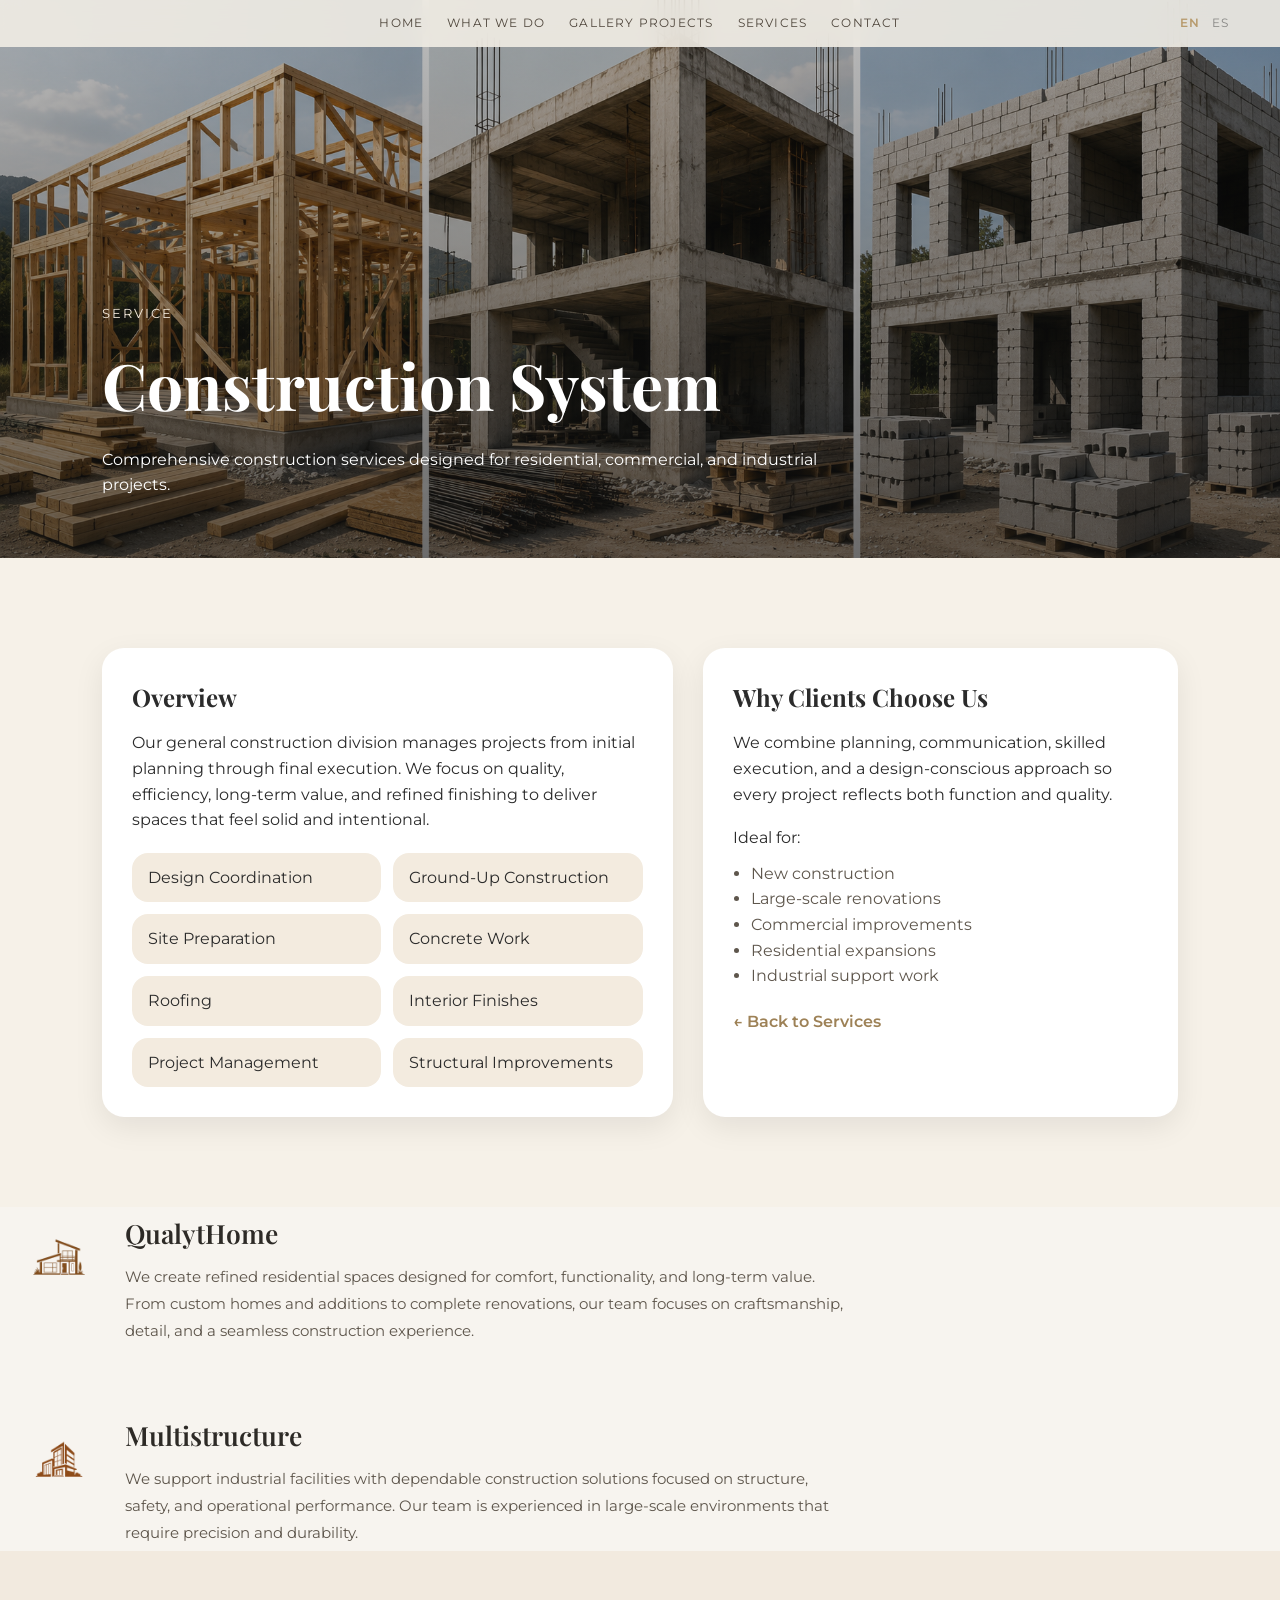
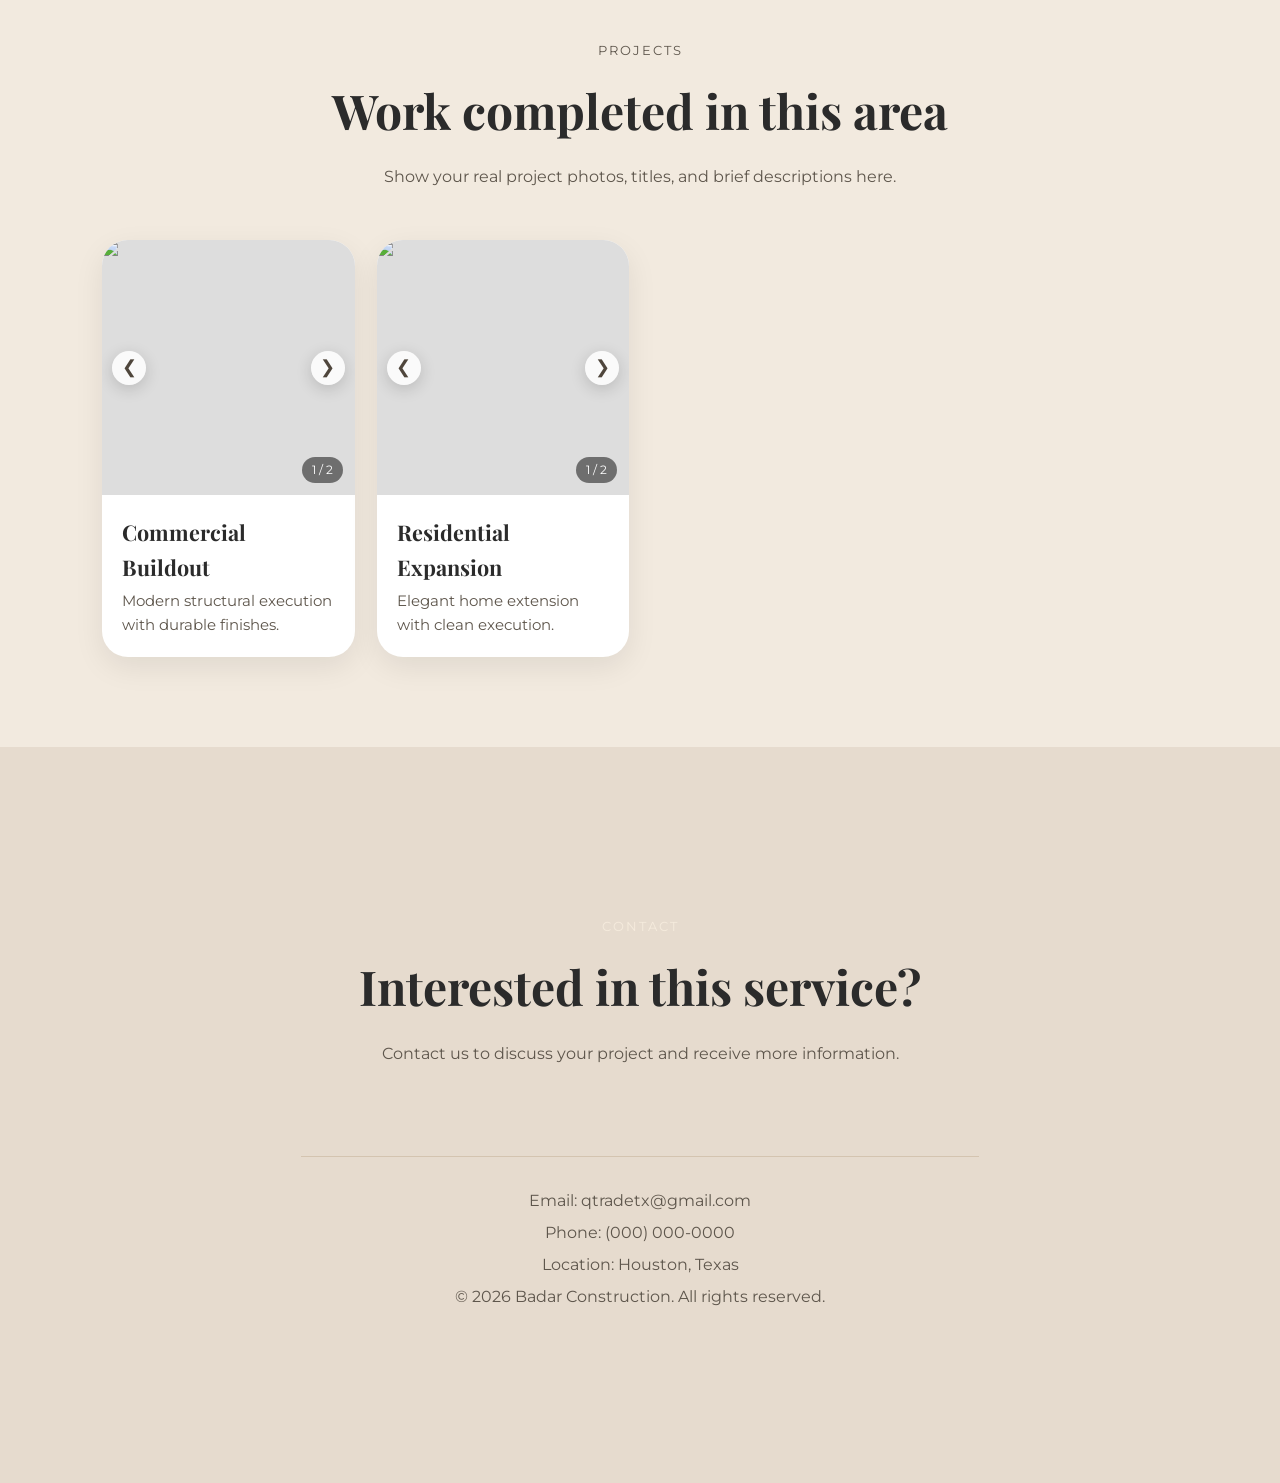
==== commit ed101ede: "Update construction-system.html" ====
--- a/construction-system.html
+++ b/construction-system.html
@@ -116,7 +116,7 @@
       <h2 data-en="Interested in this service?" data-es="¿Te interesa este servicio?">Interested in this service?</h2>
       <p data-en="Contact us to discuss your project and receive more information." data-es="Contáctanos para hablar de tu proyecto y recibir más información.">Contact us to discuss your project and receive more information.</p>
       <div class="contact-info-bottom">
-        <p>Email: info@kojiconstruction.com</p>
+        <p>Email: qtradetx@gmail.com</p>
         <p>Phone: (000) 000-0000</p>
         <p>Location: Houston, Texas</p>
 
